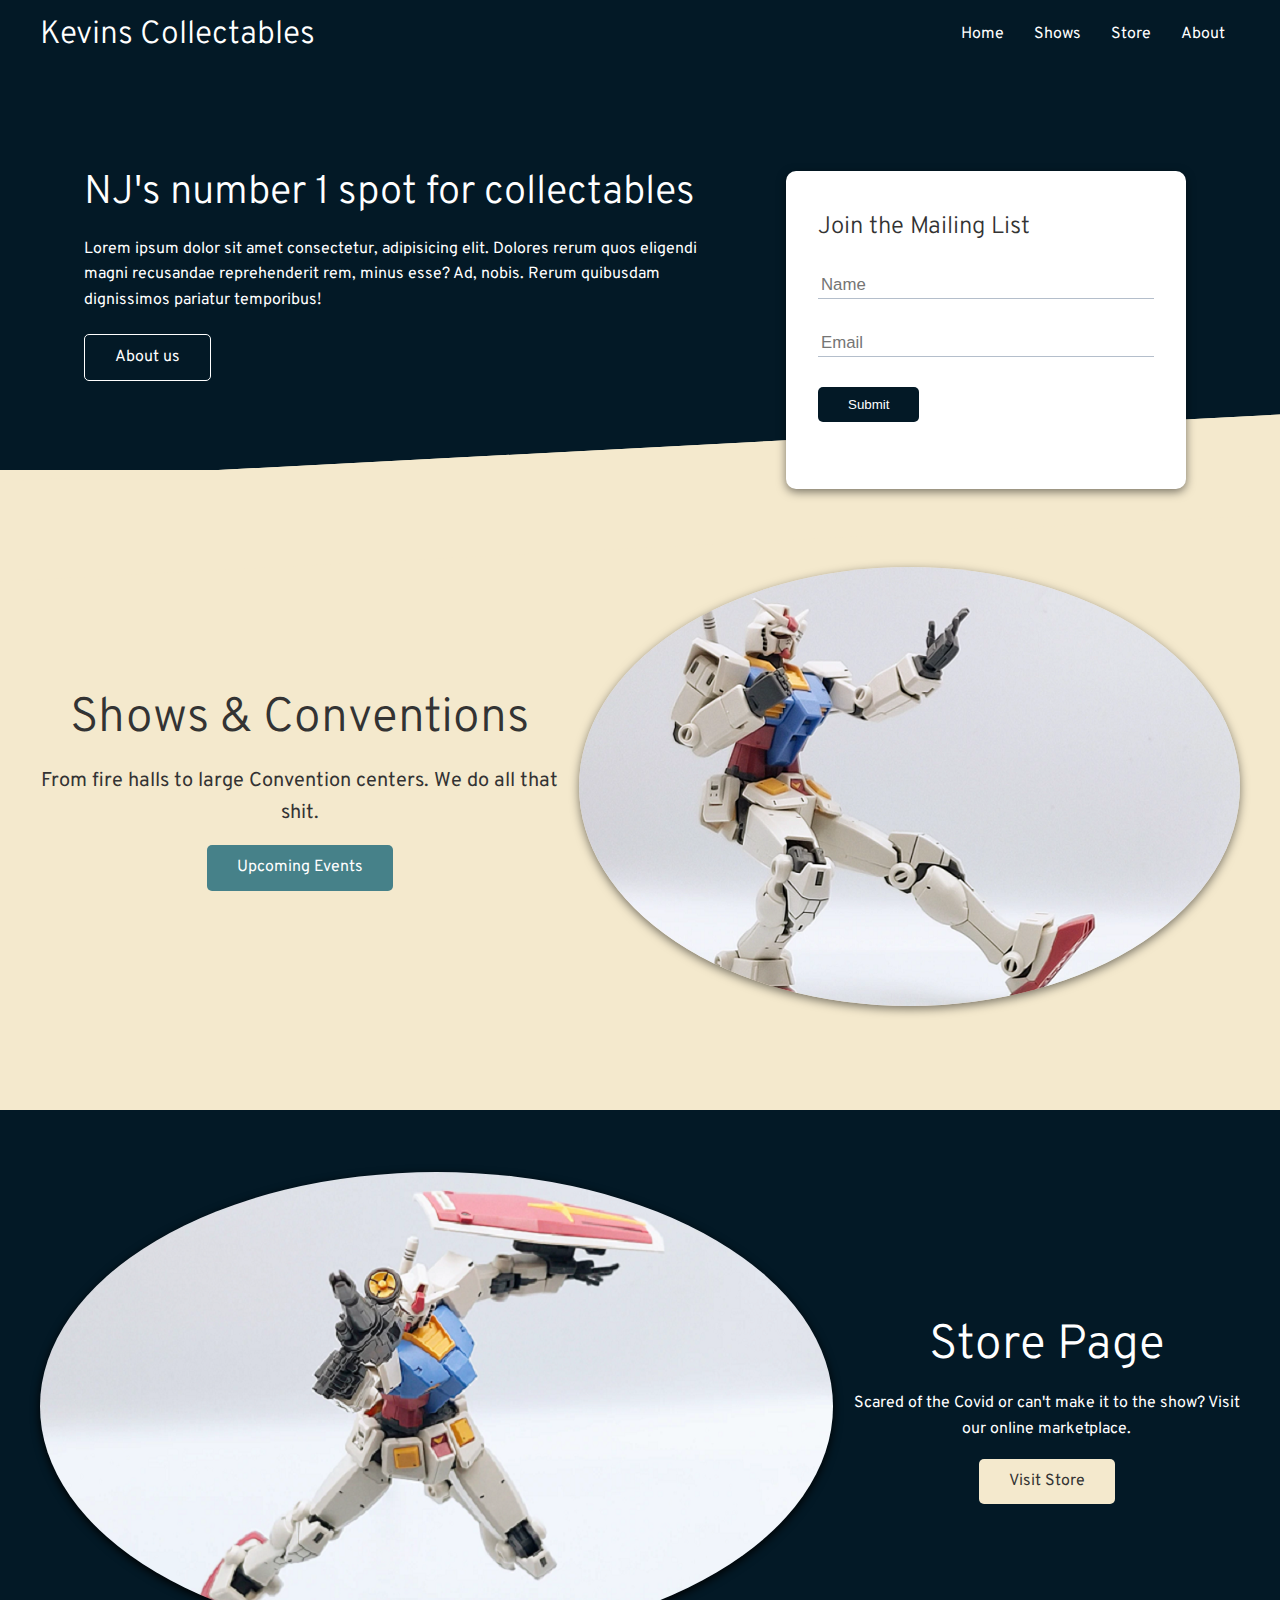
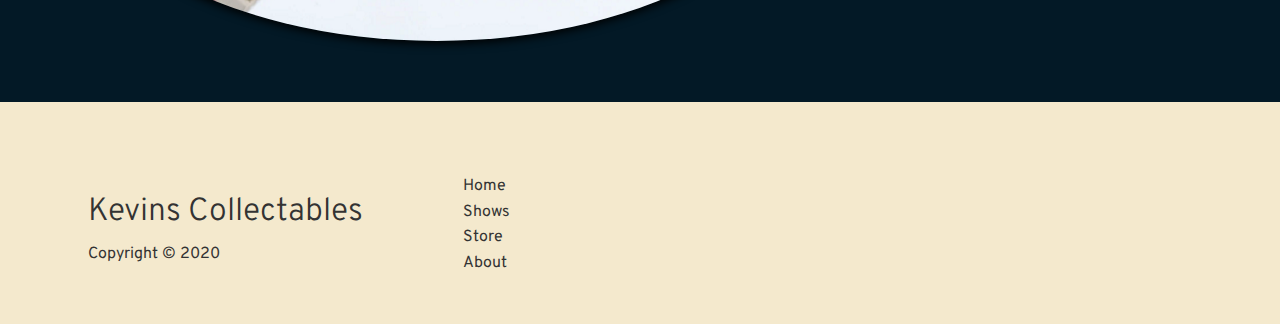
==== index.html @ ab030d6e "initial file upload" ====
<!DOCTYPE html>
<html lang="en">
  <head>
    <meta charset="UTF-8" />
    <meta name="viewport" content="width=device-width, initial-scale=1.0" />
    <link
      rel=" stylesheet"
      href="https://cdnjs.cloudflare.com/ajax/libs/font-awesome/5.15.1/css/all.min.css"
      integrity="sha512-+4zCK9k+qNFUR5X+cKL9EIR+ZOhtIloNl9GIKS57V1MyNsYpYcUrUeQc9vNfzsWfV28IaLL3i96P9sdNyeRssA=="
      crossorigin="anonymous"
    />
    <link rel="stylesheet" href="./css/ultilities.css" />
    <link rel="stylesheet" href="./css/style.css" />
    <title>Kevs Collectables</title>
  </head>

  <body>
    <!-- Navbar -->
    <div class="navbar">
      <div class="container flex">
        <h1>Kevins Collectables</h1>
        <nav>
          <ul>
            <li><a href="index.html">Home</a></li>
            <li><a href="shows.html">Shows</a></li>
            <li><a href="store.html">Store</a></li>
            <li><a href="About.html">About</a></li>
          </ul>
        </nav>
      </div>
    </div>

    <!-- Showcase (About us link & mailer form) -->
    <section class="showcase">
      <div class="container grid">
        <div class="showcase-text">
          <h1>NJ's number 1 spot for collectables</h1>
          <p>
            Lorem ipsum dolor sit amet consectetur, adipisicing elit. Dolores
            rerum quos eligendi magni recusandae reprehenderit rem, minus esse?
            Ad, nobis. Rerum quibusdam dignissimos pariatur temporibus!
          </p>
          <a href="about.html" class="btn btn-outline">About us</a>
        </div>
        <div class="showcase-form card">
          <h2>Join the Mailing List</h2>
          <form action="">
            <div class="form-control">
              <input type="text" name="name" placeholder="Name" required />
            </div>
            <div class="form-control">
              <input type="email" name="email" placeholder="Email" required />
            </div>
            <input type="submit" value="Submit" class="btn btn-primary" />
          </form>
        </div>
      </div>
    </section>

    <!-- Events (Upcoming events splash and links to Shows page) -->
    <section class="events my-2 py-2">
      <div class="container grid">
        <div class="text-center">
          <h2 class="lg">Shows & Conventions</h2>
          <p class="lead my-1">
            From fire halls to large Convention centers. We do all that shit.
          </p>
          <a href="shows.html" class="btn btn-dark">Upcoming Events</a>
        </div>
        <img src="./img/dancing-transformer.PNG" alt="dancing-transformer" />
      </div>
    </section>

    <!-- Store splash and link to store page -->
    <section class="store my-2 py-2 bg-primary">
      <div class="container grid">
        <img src="./img/shooting-transformer.PNG" alt="shooting-transformer" />
        <div class="text-center">
          <h2 class="lg">Store Page</h2>
          <p class="my-1">
            Scared of the Covid or can't make it to the show? Visit our online
            marketplace.
          </p>
          <a href="store.html" class="btn btn-light">Visit Store</a>
        </div>
      </div>
    </section>

    <!-- Footer -->
    <footer class="footer py-5">
      <div class="container grid grid-3">
        <div>
          <h1>Kevins Collectables</h1>
          <p>Copyright &copy; 2020</p>
        </div>
        <nav>
          <ul>
            <li><a href="index.html">Home</a></li>
            <li><a href="shows.html">Shows</a></li>
            <li><a href="store.html">Store</a></li>
            <li><a href="About.html">About</a></li>
          </ul>
        </nav>
        <div class="social">
          <a href="#"><i class="fab fa-facebook fa-2x"></i></a>
          <a href="#"><i class="fab fa-twitter fa-2x"></i></a>
          <a href="#"><i class="fab fa-instagram fa-2x"></i></a>
        </div>
      </div>
    </footer>
  </body>
</html>
---- css/ultilities.css ----
/* Utilities */
.container {
  max-width: 2000px;
  margin: 0 auto;
  overflow: auto;
  padding: 0 40px;
}

.card {
  background-color: #fff;
  color: #333;
  border-radius: 10px;
  box-shadow: 0 3px 10px rgba(0, 0, 0, 0.5);
  padding: 20px;
  margin: 10px;
}

/* Backgrounds and colored buttons */
.bg-primary,
.btn-primary {
  background-color: var(--primary-color);
  color: #fff;
}

.bg-secondary,
.btn-secondary {
  background-color: var(--secondary-color);
  color: #fff;
}

.bg-primary a,
.btn-primary a,
.bg-secondary a,
.btn-secondary a,
.bg-dark a,
.btn-dark a {
  color: #fff;
}

.btn {
  display: inline-block;
  padding: 10px 30px;
  cursor: pointer;
  background: var(--primary-color);
  color: #fff;
  border: none;
  border-radius: 5px;
}

.btn-outline {
  background-color: transparent;
  border: 1px #fff solid;
}

.bg-dark,
.btn-dark {
  background-color: var(--dark-color);
  color: #fff;
}

.bg-light,
.btn-light {
  background-color: var(--light-color);
  color: #333;
}

.btn:hover {
  transform: scale(0.95);
}

/* Text Colors */
.text-primary {
  color: var(--primary-color);
}

.text-secondary {
  color: var(--secondary-color);
}

.text-dark {
  color: var(--dark-color);
}

.text-light {
  color: var(--light-color);
}

/* Text sizes */
.lead {
  font-size: 20px;
}

.sm {
  font-size: 1rem;
}

.md {
  font-size: 2rem;
}

.lg {
  font-size: 3rem;
}

.xl {
  font-size: 4rem;
}

.text-center {
  text-align: center;
}

/* Alert */
.alert {
  background-color: var(--light-color);
  padding: 10px 20px;
  font-weight: bold;
  margin: 15px 0;
}

.alert i {
  margin-right: 10px;
}

.alert-success {
  background-color: var(--success-color);
  color: #fff;
}

.alert-error {
  background-color: var(--error-color);
  color: #fff;
}

/* Grid and flex */
.flex {
  display: flex;
  justify-content: center;
  align-items: center;
  height: 100%;
}

.grid {
  display: grid;
  grid-template-columns: repeat(2, 1fr);
  gap: 20px;
  justify-content: center;
  align-items: center;
  height: 100%;
}

.grid-3 {
  grid-template-columns: repeat(3, 1fr);
}

/* Margin */

/* Top and Bottom Margin */
.my-1 {
  margin: 1rem 0;
}

.my-2 {
  margin: 1.5rem 0;
}

.my-3 {
  margin: 2rem 0;
}

.my-4 {
  margin: 3rem 0;
}

.my-5 {
  margin: 3rem;
}

/* All around Margin */
.m-1 {
  margin: 1rem;
}

.m-2 {
  margin: 1.5rem;
}

.m-3 {
  margin: 2rem;
}

.m-4 {
  margin: 3rem;
}

.m-5 {
  margin: 3rem;
}

/* Padding */
/* Top and bottom padding */
.py-1 {
  padding: 1rem 0;
}

.py-2 {
  padding: 1.5rem 0;
}

.py-3 {
  padding: 2rem 0;
}

.py-4 {
  padding: 3rem 0;
}

.py-5 {
  padding: 3rem;
}

/* All around Padding */
.p-1 {
  padding: 1rem;
}

.p-2 {
  padding: 1.5rem;
}

.p-3 {
  padding: 2rem;
}

.p-4 {
  padding: 3rem;
}

.p-5 {
  padding: 3rem;
}

/* Sections */
---- css/style.css ----
@import url("https://fonts.googleapis.com/css2?family=Overpass:wght@400;700&display=swap");

:root {
  --primary-color: #031926;
  --secondary-color: #77aca2;
  --dark-color: #468189;
  --light-color: #f4e9cd;
}

* {
  box-sizing: border-box;
  padding: 0;
  margin: 0;
}

body {
  font-family: "Overpass", sans-serif;
  color: #333;
  line-height: 1.6;
  background-color: var(--light-color);
}

ul {
  list-style-type: none;
}

a {
  text-decoration: none;
  color: #333;
}

h1,
h2 {
  font-weight: 300;
  line-height: 1.2;
  margin: 10px 0;
}

/* NavBar */
.navbar {
  background-color: var(--primary-color);
  color: #fff;
  height: 4.375rem;
}

.navbar ul {
  display: flex;
}

.navbar a {
  color: #fff;
  padding: 10px;
  margin: 0 5px;
}

.navbar .flex {
  justify-content: space-between;
}

/* Showcase */
.showcase {
  background-color: var(--primary-color);
  color: #fff;
  height: 25rem;
}

.showcase h1 {
  font-size: 2.5rem;
}

.showcase p {
  margin: 20px 0;
}

.showcase .grid {
  overflow: visible;
  grid-template-columns: 55% 35%;
  gap: 2rem;
}

.showcase-text {
  animation: slideInFromLeft 1s ease-in;
}

.showcase-form {
  position: relative;
  top: 3.75rem;
  height: 19.86rem;
  width: 25rem;
  padding: 2rem;
  z-index: 100;

  animation: slideInFromRight 1s ease-in;
}

.showcase-form .form-control {
  margin: 30px 0;
}

.showcase-form input[type="text"],
.showcase-form input[type="email"] {
  border: 0;
  border-bottom: 1px solid #b4becb;
  width: 100%;
  padding: 3px;
  font-size: 1.05rem;
}

.showcase input:focus {
  outline: none;
}

.showcase::before,
.showcase::after {
  content: "";
  position: absolute;
  height: 6.25rem;
  top: 28rem;
  right: 0;
  left: 0;
  background: var(--light-color);
  transform: skewY(-3deg);
  -webkit-transform: skewY(-3deg);
  -moz-transform: skewY(-3deg);
  -ms-transform: skewY(-3deg);
}

/* Events () */
.events {
  padding-top: 1rem;
  height: 37rem;
  animation: slideInFromBottom 1s ease-in;
}

.events img {
  border-radius: 50%;
  box-shadow: 0 3px 10px rgba(0, 0, 0, 0.5);
}

/* Store */

.store {
  height: 37rem;
}

.store .btn-light {
  color: #333;
}

.store img {
  border-radius: 50%;
  box-shadow: 0 3px 10px rgba(0, 0, 0, 2);
}

/* Footer */
.footer .social a {
  margin: 0 1rem;
}

/* Animations */
@keyframes slideInFromLeft {
  0% {
    transform: translateX(-100%);
  }

  100% {
    transform: translateX(0);
  }
}

@keyframes slideInFromRight {
  0% {
    transform: translateX(100%);
  }

  100% {
    transform: translateX(0);
  }
}

@keyframes slideInFromTop {
  0% {
    transform: translateY(-100%);
  }

  100% {
    transform: translateY(0);
  }
}

@keyframes slideInFromBottom {
  0% {
    transform: translateY(100%);
  }

  100% {
    transform: translateY(0);
  }
}
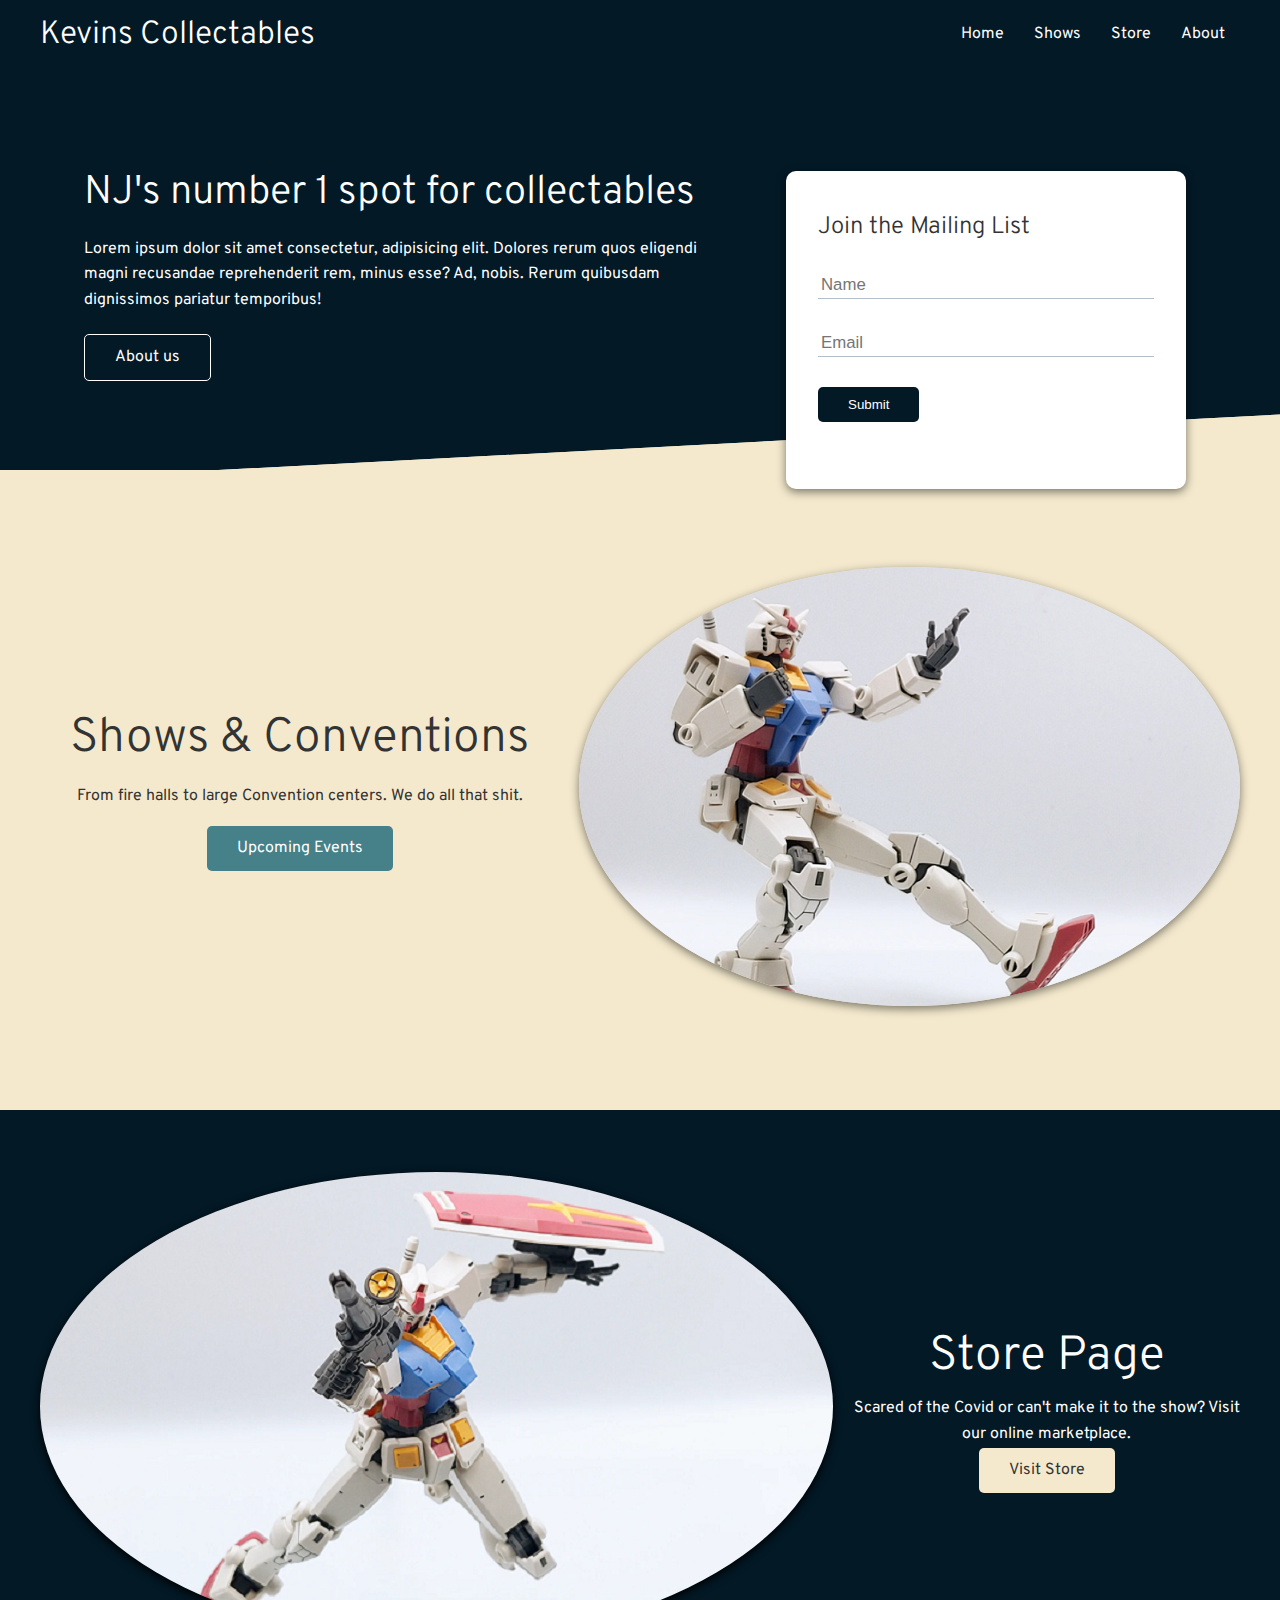
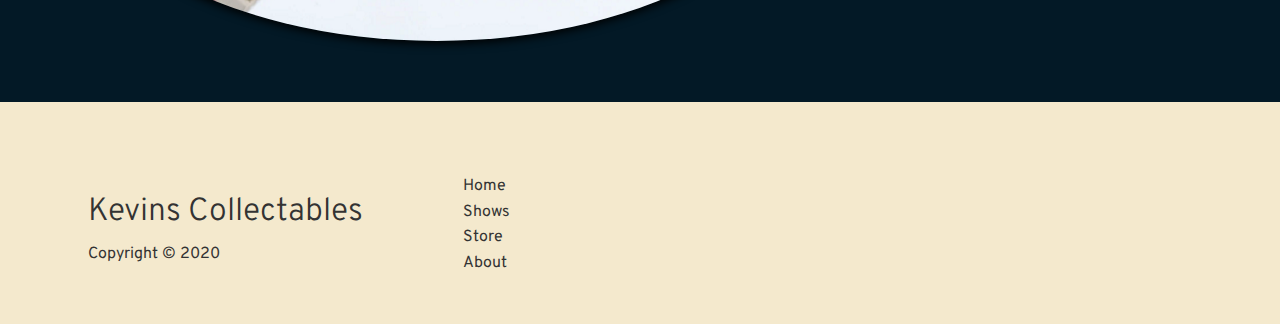
==== commit b9351980: "media Queries added" ====
--- a/index.html
+++ b/index.html
@@ -35,7 +35,7 @@
       <div class="container grid">
         <div class="showcase-text">
           <h1>NJ's number 1 spot for collectables</h1>
-          <p>
+          <p class="my-1">
             Lorem ipsum dolor sit amet consectetur, adipisicing elit. Dolores
             rerum quos eligendi magni recusandae reprehenderit rem, minus esse?
             Ad, nobis. Rerum quibusdam dignissimos pariatur temporibus!
@@ -62,7 +62,7 @@
       <div class="container grid">
         <div class="text-center">
           <h2 class="lg">Shows & Conventions</h2>
-          <p class="lead my-1">
+          <p class="my-1">
             From fire halls to large Convention centers. We do all that shit.
           </p>
           <a href="shows.html" class="btn btn-dark">Upcoming Events</a>
@@ -77,7 +77,7 @@
         <img src="./img/shooting-transformer.PNG" alt="shooting-transformer" />
         <div class="text-center">
           <h2 class="lg">Store Page</h2>
-          <p class="my-1">
+          <p>
             Scared of the Covid or can't make it to the show? Visit our online
             marketplace.
           </p>
--- a/css/style.css
+++ b/css/style.css
@@ -197,3 +197,100 @@
     transform: translateY(0);
   }
 }
+
+/* Media Queries */
+/* Tablets */
+@media (max-width: 900px) {
+  .grid,
+  .showcase .grid,
+  .events .grid,
+  .store .grid {
+    grid-template-columns: 1fr;
+    grid-template-rows: 1fr;
+  }
+  .showcase,
+  .events,
+  .store {
+    height: auto;
+  }
+
+  .showcase-text {
+    text-align: center;
+    margin-top: 60px;
+    animation: slideInFromTop 1s ease-in;
+  }
+
+  .showcase-form {
+    justify-self: center;
+    margin: auto;
+    animation: slideInFromBottom 1s ease-in;
+  }
+
+  .showcase::before,
+  .showcase::after {
+    content: "";
+    position: absolute;
+    height: 6.25rem;
+    top: 37.5rem;
+    right: 0;
+    left: 0;
+    background: var(--light-color);
+    transform: skewY(-3deg);
+    -webkit-transform: skewY(-3deg);
+    -moz-transform: skewY(-3deg);
+    -ms-transform: skewY(-3deg);
+  }
+
+  .events {
+    margin-top: 3rem;
+  }
+}
+
+/* Mobile */
+@media (max-width: 500px) {
+  .navbar {
+    height: 110px;
+  }
+
+  .navbar .flex {
+    flex-direction: column;
+  }
+
+  .navbar ul {
+    padding: 10px;
+    background-color: rgba(0, 0, 0, 0.2);
+  }
+
+  .grid,
+  .showcase .grid,
+  .events .grid,
+  .store .grid {
+    grid-template-columns: 1fr;
+    grid-template-rows: 1fr;
+  }
+  .showcase,
+  .events,
+  .store {
+    height: auto;
+  }
+
+  .showcase::before,
+  .showcase::after {
+    content: "";
+    position: absolute;
+    height: 6.25rem;
+    top: 45.5rem;
+    right: 0;
+    left: 0;
+    background: var(--light-color);
+    transform: skewY(-3deg);
+    -webkit-transform: skewY(-3deg);
+    -moz-transform: skewY(-3deg);
+    -ms-transform: skewY(-3deg);
+  }
+
+  .store .container {
+    width: 495px;
+    text-align: center;
+  }
+}
